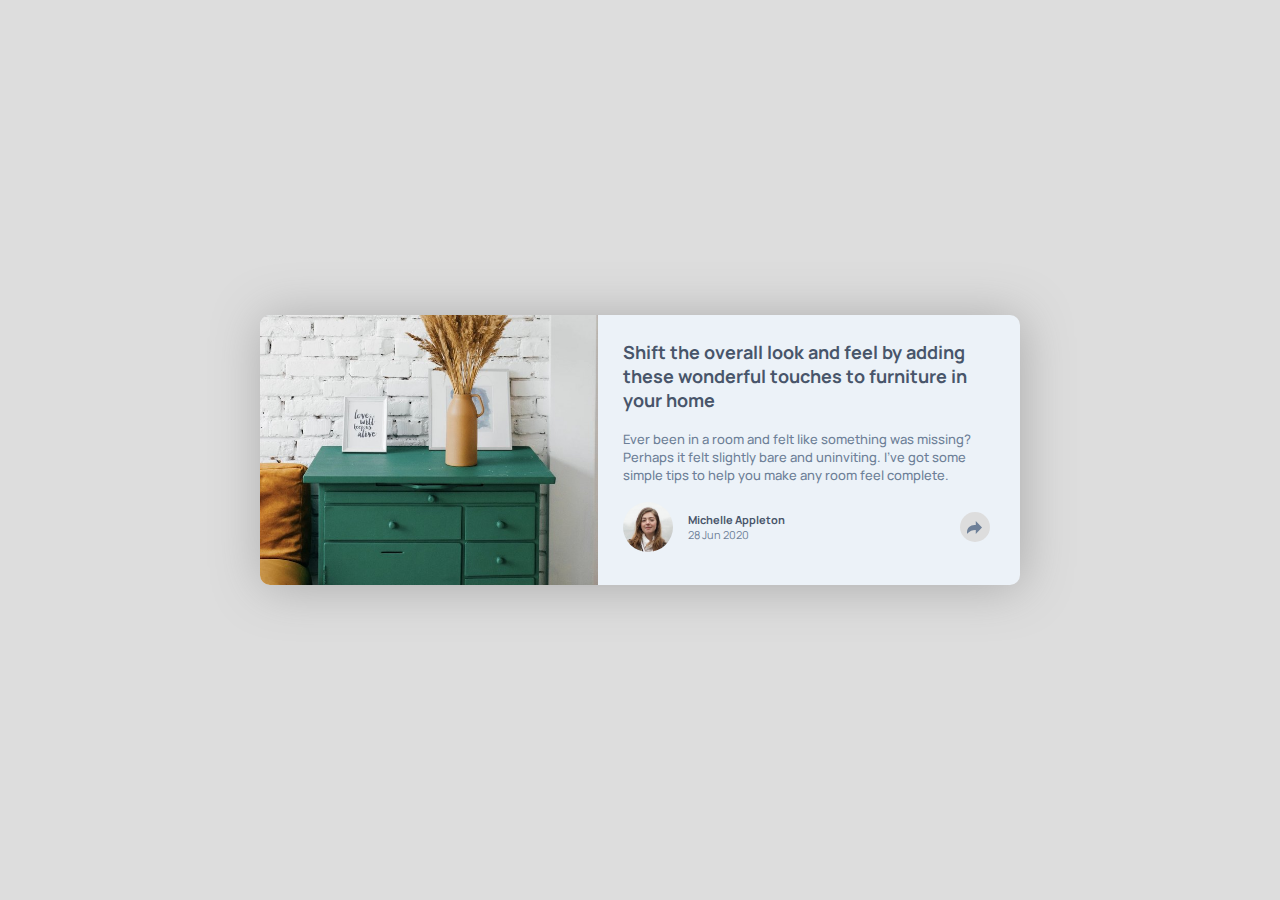
==== challenge-1/Index.html @ 08abad03 "final-challange1" ====
<!DOCTYPE html>
<html lang="en">
<head>
    <meta charset="UTF-8">
    <meta name="viewport" content="width=device-width, initial-scale=1.0">
    <link rel="stylesheet" href="./style.css">
    <title>Document</title>
</head>
<body>
    <div class="card">
        <figure class="card_img">
            <!-- <img class="img" src="./images/drawers.jpg" alt=""> -->
        </figure>
        <div class="card_texto">
            <h3 class="title">
                Shift the overall look and feel by adding these wonderful touches to furniture in your home
            </h3>
        
            <p class="resumen">
                Ever been in a room and felt like something was missing? Perhaps 
                it felt slightly bare and uninviting. I’ve got some simple tips 
                to help you make any room feel complete.
            </p>
        
            <footer class="footer">
                <figure class="avatar">
                  <img class="avatar_foto" src="./images/avatar-michelle.jpg" alt="michelle">
                  <figcaption class="avatar_footer">
                    <em class="name">Michelle Appleton</em>
                    <time class="time">28 Jun 2020</time>
                  </figcaption>
                </figure>
                <figure class="share">
                  <img class="share_foto" src="./images/icon-share.svg" alt="share">
                </figure>
            </footer>
            
        </div>        
    </div>
</body>
</html>
---- challenge-1/style.css ----
@import url('https://fonts.googleapis.com/css2?family=Manrope:wght@500;700&display=swap');
*{
margin:0;
box-sizing:border-box;
padding:0;
}
body{
    height: 100vh;
    display: flex;
    justify-content: center;
    align-items: center;
    background-color:#ddd;    
}
.card{
    height: 270px;
    width: 760px;
    display: flex;
    border-radius: 10px;
    overflow: hidden;
    margin: 15px;
    color: hsl(217, 19%, 35%);
    background-color:hsl(210, 46%, 95%);
    font-family: 'Manrope', sans-serif;
    box-shadow: 2px 2px 50px #aaa;
}
.card_img{
    width: 44.5%;
    height: 100%;
    background-image: url(./images/drawers.jpg);
    background-size: cover;
    background-position: center;
}

.card_texto{
    width: 55.5%;
    height: 100%;
    padding: 25px 40px 25px 25px;
}

.title{
    font-weight: 700;
    font-size: 18px;
    margin-bottom: 18px;
    /* border: 1px solid red; */
}
.resumen{
    font-weight: 500;
    font-size: 13px;
    margin-bottom: 18px;
    color:hsl(214, 17%, 51%);
    /* border: 1px solid red; */
}
.footer{
    display: flex;
    justify-content: space-between;
    align-items: center;
    /* border: 1px solid red; */
}
.avatar{
    display: flex;
    /* border: 1px solid blue; */
}
.avatar_foto{
    border-radius: 50%;
    width: 50px;
}
.avatar_footer{
    /* border: 1px solid green; */
    display: flex;
    flex-direction: column;
    justify-content: center;
    font-size: 11px;
    margin: 0 15px;
}
.name{
    font-weight: 700;
    font-style: normal;
}
.time{
    color:hsl(214, 17%, 51%);
}
.share{
    /* border: 1px solid palevioletred; */
    width: 30px;
    height: 30px;
    display: flex;
    justify-content: center;
    align-items: center;
    background-color: #ddd;
    border-radius: 50%;
    margin: 0 -10px;
}
.share_foto{
    /* border: 1px solid palevioletred; */
    /* width: 15px; */
}
@media screen and (max-width: 700px){
    .card{
        height: 580px;
        width: 365px;
        flex-direction: column;
        margin:auto 15px;
        /* border: 1px solid red; */
    }
    .card_img{
        width: 100%;
        /* height: 100%; */
        background-image: url(./images/drawers.jpg);
        background-size: cover;
        background-position: center;
    }
    
    .card_texto{
        width: 100%;
        /* height: 100%; */
        padding: 25px 30px 10px 25px;
    }

}
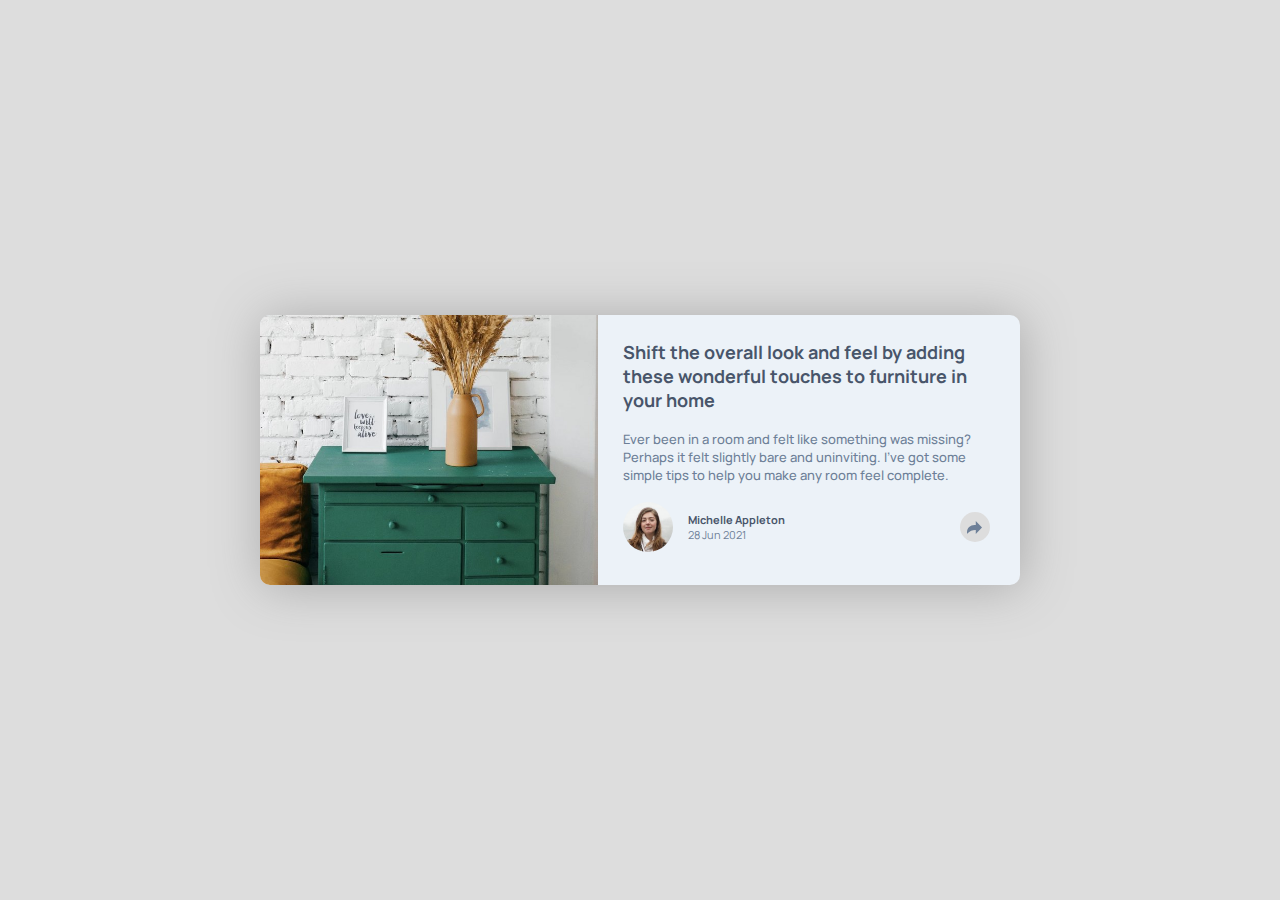
==== commit 04464b8a: "hola" ====
--- a/challenge-1/Index.html
+++ b/challenge-1/Index.html
@@ -27,7 +27,7 @@
                   <img class="avatar_foto" src="./images/avatar-michelle.jpg" alt="michelle">
                   <figcaption class="avatar_footer">
                     <em class="name">Michelle Appleton</em>
-                    <time class="time">28 Jun 2020</time>
+                    <time class="time">28 Jun 2021</time>
                   </figcaption>
                 </figure>
                 <figure class="share">
